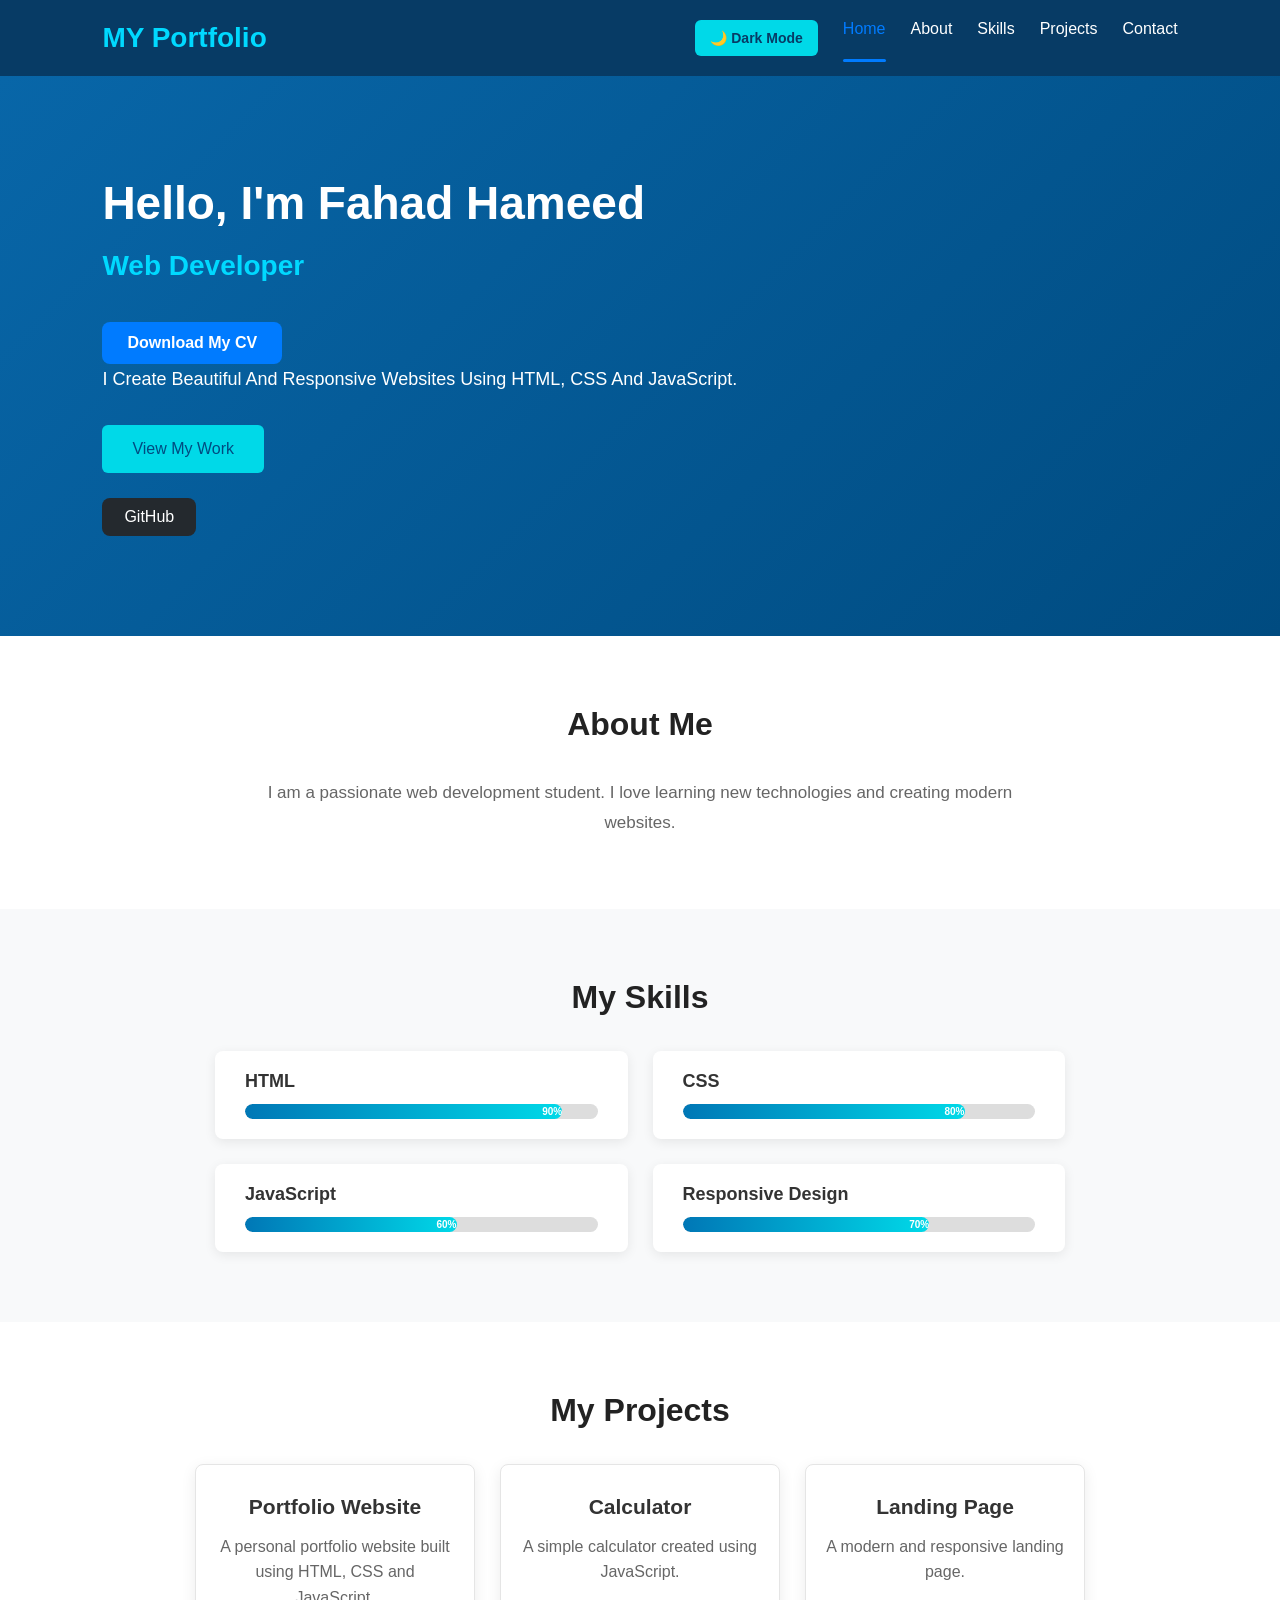
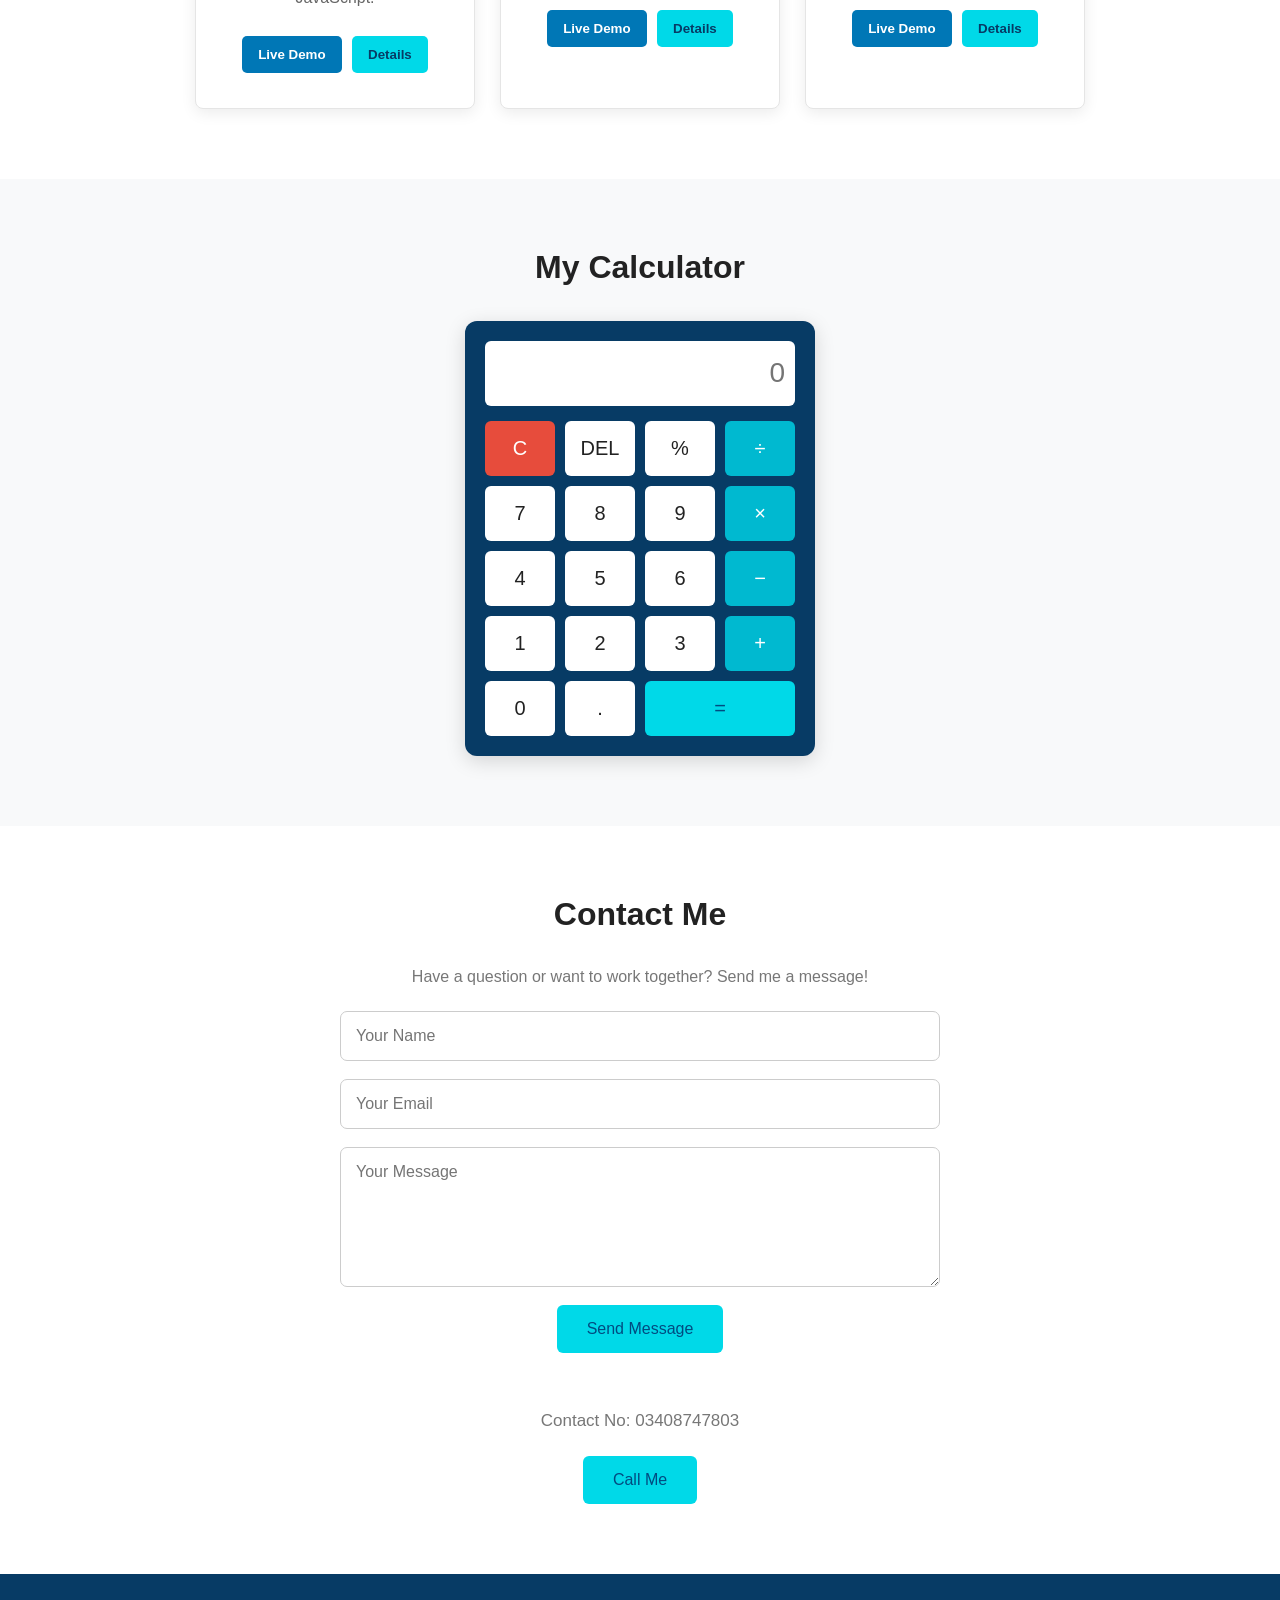
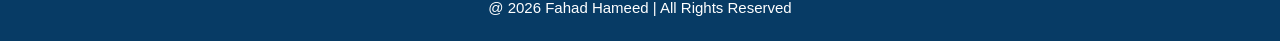
==== index.html @ ade16769 "Add files via upload" ====
<!DOCTYPE html>
<html lang="en">
<head>
    <meta charset="UTF-8">
    <meta name="viewport" content="width=device-width, initial-scale=1.0">

    <title>My Portfolio | Fahad Hameed</title>

    <link rel="stylesheet" href="style.css">
</head>

<body>
    <!-- Website Loader -->
<div id="loader">
    <div class="loader-circle"></div>
    <h2>Fahad Hameed</h2>
    <p>Loading Portfolio...</p>
</div>

    <!-- Navigation Bar -->
    <header class="header">
        <a href="#home" class="logo">MY Portfolio</a>

        <nav class="navbar" id="navbar">
            <button id="themeBtn" class="theme-btn"> 🌙 Dark Mode</button>
            <a href="#home" class="active">Home</a>
            <a href="#about">About</a>
            <a href="#skills">Skills</a>
            <a href="#projects">Projects</a>
            <a href="#contact">Contact</a>
        </nav>

        <button class="menu-btn" id="menuBtn" aria-label="Toggle navigation">
            ☰
        </button>
    </header>

    <!-- Home Section -->
    <section class="home" id="home">
        <div class="home-content">
            <h1>Hello, I'm Fahad Hameed</h1>

            <h2>Web Developer</h2>

            <a href="Fahad_Hameed_CV.pdf" download class="cv-btn">Download My CV</a>

            <p>
                I Create Beautiful And Responsive Websites
                Using HTML, CSS And JavaScript.
            </p>

            <a href="#projects" class="btn">View My Work</a>
            <div class="social-links">
    <a href="https://github.com/fahadhameed224"target="_blank"rel="noopener noreferrer"aria-label="GitHub">GitHub</a>
</div>
        </div>
    </section>

    <!-- About Section -->
    <section class="about section" id="about">
        <h2 class="heading">About Me</h2>

        <div class="about-content">
            <p>
                I am a passionate web development student.
                I love learning new technologies and creating
                modern websites.
            </p>
        </div>
    </section>

    <!-- Skills Section -->
    <section class="skills section" id="skills">
        <h2 class="heading">My Skills</h2>

        <div class="skills-container">

    <div class="skill-box">
        <h3>HTML</h3>
        <div class="progress-bar">
            <div class="progress" data-width="90%">90%</div>
        </div>
    </div>

    <div class="skill-box">
        <h3>CSS</h3>
        <div class="progress-bar">
            <div class="progress" data-width="80%">80%</div>
        </div>
    </div>

    <div class="skill-box">
        <h3>JavaScript</h3>
        <div class="progress-bar">
            <div class="progress" data-width="60%">60%</div>
        </div>
    </div>

    <div class="skill-box">
        <h3>Responsive Design</h3>
        <div class="progress-bar">
            <div class="progress" data-width="70%">70%</div>
        </div>
    </div>

</div>
    </section>

    <!-- Projects Section -->
   <!-- Projects Section -->

<section class="projects section" id="projects">

    <h2 class="heading">My Projects</h2>

    <div class="projects-container">

        <!-- Project 1 -->
        <div class="project-box">
            <h3>Portfolio Website</h3>

            <p>
                A personal portfolio website built
                using HTML, CSS and JavaScript.
            </p>

            <button class="project-btn"
                data-project="portfolio">
                Live Demo
            </button>

            <button class="details-btn"
                data-project="portfolio">
                Details
            </button>
        </div>

        <!-- Project 2 -->
        <div class="project-box">
            <h3>Calculator</h3>

            <p>
                A simple calculator created using
                JavaScript.
            </p>

            <button class="project-btn"
                data-project="calculator">
                Live Demo
            </button>

            <button class="details-btn"
                data-project="calculator">
                Details
            </button>
        </div>

        <!-- Project 3 -->
        <div class="project-box">
            <h3>Landing Page</h3>

            <p>
                A modern and responsive landing page.
            </p>

            <button class="project-btn"
                data-project="landing">
                Live Demo
            </button>

            <button class="details-btn"
                data-project="landing">
                Details
            </button>
        </div>

    </div>

    <!-- Project Details -->
    <div id="projectDetails" class="project-details">
        <h3 id="detailTitle"></h3>
        <p id="detailText"></p>
        <button id="closeDetails">Close</button>
    </div>

</section>

    <!-- Calculator Section -->
    <section class="calculator section" id="calculator">
        <h2 class="heading">My Calculator</h2>

        <div class="calculator-box">
            <input
                type="text"
                id="display"
                placeholder="0"
                readonly
                aria-label="Calculator display"
            >

            <div class="calculator-buttons">
                <button class="calc-btn clear" data-value="C">C</button>
                <button class="calc-btn" data-value="DEL">DEL</button>
                <button class="calc-btn" data-value="%">%</button>
                <button class="calc-btn operator" data-value="/">÷</button>

                <button class="calc-btn" data-value="7">7</button>
                <button class="calc-btn" data-value="8">8</button>
                <button class="calc-btn" data-value="9">9</button>
                <button class="calc-btn operator" data-value="*">×</button>

                <button class="calc-btn" data-value="4">4</button>
                <button class="calc-btn" data-value="5">5</button>
                <button class="calc-btn" data-value="6">6</button>
                <button class="calc-btn operator" data-value="-">−</button>

                <button class="calc-btn" data-value="1">1</button>
                <button class="calc-btn" data-value="2">2</button>
                <button class="calc-btn" data-value="3">3</button>
                <button class="calc-btn operator" data-value="+">+</button>

                <button class="calc-btn" data-value="0">0</button>
                <button class="calc-btn" data-value=".">.</button>
                <button class="calc-btn equal" data-value="=">=</button>
            </div>
        </div>
    </section>

    <!-- Contact Section -->
   <!-- Contact Section -->

<section class="contact section" id="contact">

    <h2 class="heading">Contact Me</h2>

    <p class="contact-intro">
        Have a question or want to work together?
        Send me a message!
    </p>

    <form id="contactForm" class="contact-form">

        <input
            type="text"
            id="userName"
            placeholder="Your Name"
            required
        >

        <input
            type="email"
            id="userEmail"
            placeholder="Your Email"
            required
        >

        <textarea
            id="userMessage"
            placeholder="Your Message"
            rows="6"
            required
        ></textarea>

        <button type="submit" class="btn">
            Send Message
        </button>

        <p id="formMessage"></p>

    </form>

    <p class="contact-number">Contact No: 03408747803</p>

    <a href="tel:03408747803" class="btn">Call Me</a>

</section>

    <!-- Footer -->
    <footer class="footer">
        <p>
            @ 2026 Fahad Hameed | All Rights Reserved
        </p>
    </footer>

    <button id="scrollTopBtn" class="scroll-top-btn">↑</button>

    <script src="script.js"></script>

</body>
</html>
---- style.css ----
/* Basic Settings */
* {
    margin: 0;
    padding: 0;
    box-sizing: border-box;
    scroll-behavior: smooth;
}

body {
    font-family: Arial, Helvetica, sans-serif;
    background: #ffffff;
    color: #333333;
}

/* Navigation Bar */
.header {
    width: 100%;
    padding: 20px 8%;
    background: #073b65;
    display: flex;
    justify-content: space-between;
    align-items: center;
    position: sticky;
    top: 0;
    z-index: 100;
}

.logo {
    color: #00d9ff;
    font-size: 28px;
    font-weight: bold;
    text-decoration: none;
}

.navbar {
    display: flex;
    gap: 25px;
}

.navbar a {
    color: white;
    text-decoration: none;
    font-size: 16px;
    transition: 0.3s;
}

.navbar a:hover,
.navbar a.active {
    color: #00d9ff;
}

.menu-btn {
    display: none;
    background: none;
    border: none;
    color: white;
    font-size: 28px;
    cursor: pointer;
}

/* Home Section */
.home {
    min-height: 550px;
    padding: 100px 8%;
    display: flex;
    align-items: center;
    background: linear-gradient(135deg, #0866a8, #004b80);
    color: white;
}

.home-content {
    max-width: 650px;
}

.home-content h1 {
    font-size: 46px;
    margin-bottom: 20px;
}

.home-content h2 {
    font-size: 28px;
    color: #00d9ff;
    margin-bottom: 20px;
}

.home-content p {
    font-size: 18px;
    line-height: 1.7;
    margin-bottom: 30px;
}

/* Buttons */
.btn {
    display: inline-block;
    padding: 15px 30px;
    background: #00d9e8;
    color: #004b80;
    text-decoration: none;
    border-radius: 6px;
    font-size: 16px;
    transition: 0.3s;
    border: none;
    cursor: pointer;
}

.btn:hover {
    background: #00b9d0;
    transform: translateY(-3px);
}

/* General Sections */
.section {
    padding: 70px 8%;
    text-align: center;
}

.heading {
    font-size: 32px;
    margin-bottom: 35px;
    color: #222222;
}

/* About Section */
.about {
    background: #ffffff;
}

.about-content p {
    max-width: 800px;
    margin: auto;
    font-size: 17px;
    line-height: 1.8;
    color: #666666;
}

/* Skills Section */
.skills {
    background: #f8f9fa;
}

.skills-container {
    display: flex;
    justify-content: center;
    flex-wrap: wrap;
    gap: 20px;
}

.skill-box {
    background: white;
    padding: 20px 30px;
    min-width: 120px;
    border-radius: 8px;
    box-shadow: 0 3px 12px rgba(0, 0, 0, 0.08);
    font-weight: bold;
    transition: 0.3s;
}

.skill-box:hover {
    transform: translateY(-5px);
    background: #00d9e8;
    color: #004b80;
}

/* Projects Section */
.projects {
    background: white;
}

.projects-container {
    display: flex;
    justify-content: center;
    flex-wrap: wrap;
    gap: 25px;
}

.project-box {
    background: #ffffff;
    width: 280px;
    padding: 30px 20px;
    border-radius: 8px;
    box-shadow: 0 4px 15px rgba(0, 0, 0, 0.08);
    transition: 0.3s;
}

.project-box:hover {
    transform: translateY(-8px);
}

.project-box h3 {
    font-size: 21px;
    margin-bottom: 15px;
}

.project-box p {
    color: #666666;
    line-height: 1.6;
    margin-bottom: 20px;
}

.project-link {
    color: #0077b6;
    text-decoration: none;
    font-weight: bold;
}

.project-link:hover {
    color: #00b9d0;
}

/* Calculator */
.calculator {
    background: #f8f9fa;
}

.calculator-box {
    max-width: 350px;
    margin: auto;
    padding: 20px;
    background: #073b65;
    border-radius: 12px;
    box-shadow: 0 5px 20px rgba(0, 0, 0, 0.15);
}

#display {
    width: 100%;
    height: 65px;
    margin-bottom: 15px;
    padding: 10px;
    font-size: 28px;
    text-align: right;
    border: none;
    border-radius: 6px;
    background: white;
    color: #222222;
}

.calculator-buttons {
    display: grid;
    grid-template-columns: repeat(4, 1fr);
    gap: 10px;
}

.calc-btn {
    height: 55px;
    border: none;
    border-radius: 6px;
    font-size: 20px;
    background: white;
    color: #222222;
    cursor: pointer;
    transition: 0.2s;
}

.calc-btn:hover {
    background: #dceef7;
}

.calc-btn.operator {
    background: #00b9d0;
    color: white;
}

.calc-btn.clear {
    background: #e74c3c;
    color: white;
}

.calc-btn.equal {
    grid-column: span 2;
    background: #00d9e8;
    color: #004b80;
}

/* Contact Section */
.contact {
    background: #ffffff;
}

.contact-number {
    font-size: 17px;
    color: #777777;
    margin-bottom: 25px;
}

/* Footer */
.footer {
    background: #073b65;
    color: white;
    padding: 25px 10px;
    text-align: center;
    font-size: 15px;
}

/* Responsive Design */
@media (max-width: 768px) {

    .header {
        padding: 18px 5%;
    }

    .logo {
        font-size: 23px;
    }

    .menu-btn {
        display: block;
    }

    .navbar {
        display: none;
        position: absolute;
        top: 100%;
        left: 0;
        width: 100%;
        background: #073b65;
        flex-direction: column;
        text-align: center;
        padding: 20px;
        gap: 20px;
    }

    .navbar.show {
        display: flex;
    }

    .home {
        min-height: 450px;
        padding: 80px 5%;
    }

    .home-content h1 {
        font-size: 34px;
    }

    .home-content h2 {
        font-size: 24px;
    }

    .home-content p {
        font-size: 16px;
    }

    .section {
        padding: 55px 5%;
    }

    .heading {
        font-size: 28px;
    }

    .project-box {
        width: 100%;
        max-width: 350px;
    }

    .skills-container {
        gap: 12px;
    }

    .skill-box {
        padding: 16px 20px;
    }
}

@media (max-width: 400px) {

    .home-content h1 {
        font-size: 29px;
    }

    .calculator-box {
        padding: 12px;
    }

    .calc-btn {
        height: 48px;
        font-size: 18px;
    }
}
/* Dark Mode Button */

.theme-btn {
    background: #00d9e8;
    color: #073b65;
    border: none;
    padding: 10px 15px;
    border-radius: 6px;
    font-size: 14px;
    font-weight: bold;
    cursor: pointer;
    transition: 0.3s;
}

.theme-btn:hover {
    background: #ffffff;
    transform: scale(1.05);
}

/* Dark Mode Theme */

body.dark-mode {
    background: #121212;
    color: #ffffff;
}

body.dark-mode .about,
body.dark-mode .projects,
body.dark-mode .contact {
    background: #1e1e1e;
}

body.dark-mode .skills,
body.dark-mode .calculator {
    background: #121212;
}

body.dark-mode .heading {
    color: #ffffff;
}

body.dark-mode .about-content p,
body.dark-mode .project-box p,
body.dark-mode .contact-number {
    color: #cccccc;
}

body.dark-mode .project-box,
body.dark-mode .skill-box {
    background: #292929;
    color: #ffffff;
}

body.dark-mode .project-link {
    color: #00d9e8;
}


/* Skills Progress Bars */

.skills-container {
    display: grid;
    grid-template-columns: repeat(2, 1fr);
    gap: 25px;
    max-width: 850px;
    margin: auto;
}

.skill-box {
    width: 100%;
    text-align: left;
}

.skill-box h3 {
    margin-bottom: 12px;
    font-size: 18px;
}

.progress-bar {
    width: 100%;
    height: 15px;
    background: #dddddd;
    border-radius: 20px;
    overflow: hidden;
}

.progress {
    width: 0;
    height: 100%;
    background: linear-gradient(90deg, #0077b6, #00d9e8);
    border-radius: 20px;
    color: white;
    font-size: 10px;
    text-align: right;
    line-height: 15px;
    transition: width 1.5s ease;
}

body.dark-mode .progress-bar {
    background: #444444;
}

@media (max-width: 600px) {
    .skills-container {
        grid-template-columns: 1fr;
    }
}

/* Interactive Projects */

.project-box {
    position: relative;
    border: 1px solid #e5e5e5;
    text-align: center;
}

.project-btn,
.details-btn {
    padding: 11px 16px;
    margin: 5px 3px;
    border: none;
    border-radius: 5px;
    cursor: pointer;
    font-weight: bold;
    transition: 0.3s;
}

.project-btn {
    background: #0077b6;
    color: white;
}

.details-btn {
    background: #00d9e8;
    color: #073b65;
}

.project-btn:hover,
.details-btn:hover {
    transform: translateY(-3px);
    opacity: 0.85;
}

/* Project Details Box */

.project-details {
    display: none;
    max-width: 600px;
    margin: 35px auto 0;
    padding: 25px;
    background: #eaf8fc;
    border-radius: 10px;
    text-align: center;
}

.project-details.show {
    display: block;
}

.project-details h3 {
    margin-bottom: 12px;
    color: #073b65;
}

.project-details p {
    line-height: 1.6;
    margin-bottom: 15px;
}

#closeDetails {
    padding: 10px 20px;
    background: #e74c3c;
    color: white;
    border: none;
    border-radius: 5px;
    cursor: pointer;
}

body.dark-mode .project-details {
    background: #292929;
}

body.dark-mode .project-details h3 {
    color: #00d9e8;
}

body.dark-mode .project-box {
    border-color: #444;
}

/* Contact Form Styling */

.contact-intro {
    color: #777;
    margin-bottom: 25px;
    font-size: 16px;
}

.contact-form {
    max-width: 600px;
    margin: 0 auto 35px;
    display: flex;
    flex-direction: column;
    gap: 18px;
}

.contact-form input,
.contact-form textarea {
    width: 100%;
    padding: 15px;
    border: 1px solid #cccccc;
    border-radius: 7px;
    outline: none;
    font-size: 16px;
    font-family: Arial, sans-serif;
    background: #ffffff;
    color: #333333;
    transition: 0.3s;
}

.contact-form input:focus,
.contact-form textarea:focus {
    border-color: #00b9d0;
    box-shadow: 0 0 5px rgba(0, 185, 208, 0.3);
}

.contact-form textarea {
    resize: vertical;
}

.contact-form .btn {
    align-self: center;
}

#formMessage {
    font-weight: bold;
    margin-top: 5px;
}

body.dark-mode .contact-intro {
    color: #cccccc;
}

body.dark-mode .contact-form input,
body.dark-mode .contact-form textarea {
    background: #292929;
    color: white;
    border-color: #555555;
}

body.dark-mode .contact-form input::placeholder,
body.dark-mode .contact-form textarea::placeholder {
    color: #bbbbbb;
}

.cv-btn {
    display: inline-block;
    margin-top: 20px;
    padding: 12px 25px;
    background: #007bff;
    color: white;
    text-decoration: none;
    border-radius: 8px;
    font-weight: bold;
    transition: 0.3s;
}

.cv-btn:hover {
    background: #0056b3;
    transform: translateY(-3px);
}

/* Professional Navbar Animation */

.navbar a {
    position: relative;
    transition: color 0.3s ease;
}

.navbar a::after {
    content: "";
    position: absolute;
    width: 0;
    height: 3px;
    left: 0;
    bottom: -6px;
    background: #007bff;
    border-radius: 5px;
    transition: width 0.3s ease;
}

.navbar a:hover::after {
    width: 100%;
}

.navbar a:hover {
    color: #007bff;
}
.navbar a.active {
    color: #007bff;
}

.navbar a.active::after {
    width: 100%;
}

/* Scroll To Top Button */

.scroll-top-btn {
    position: fixed;
    bottom: 25px;
    right: 25px;
    width: 45px;
    height: 45px;
    border: none;
    border-radius: 50%;
    background: #007bff;
    color: white;
    font-size: 25px;
    cursor: pointer;
    display: none;
    z-index: 999;
    transition: 0.3s;
}

.scroll-top-btn:hover {
    background: #0056b3;
    transform: translateY(-5px);
}

/* Website Loading Animation */

#loader {
    position: fixed;
    top: 0;
    left: 0;
    width: 100%;
    height: 100vh;
    background: #101820;
    color: white;
    display: flex;
    flex-direction: column;
    justify-content: center;
    align-items: center;
    z-index: 10000;
    transition: opacity 0.6s ease, visibility 0.6s ease;
}

.loader-circle {
    width: 55px;
    height: 55px;
    border: 5px solid #444;
    border-top: 5px solid #007bff;
    border-radius: 50%;
    animation: spinLoader 1s linear infinite;
    margin-bottom: 20px;
}

@keyframes spinLoader {
    100% {
        transform: rotate(360deg);
    }
}

#loader.hide-loader {
    opacity: 0;
    visibility: hidden;
}

/* Social Media Links */

.social-links {
    margin-top: 25px;
    display: flex;
    gap: 15px;
}

.social-links a {
    padding: 10px 22px;
    background: #24292e;
    color: white;
    text-decoration: none;
    border-radius: 8px;
    transition: 0.3s;
}

.social-links a:hover {
    background: #007bff;
    transform: translateY(-4px);
}
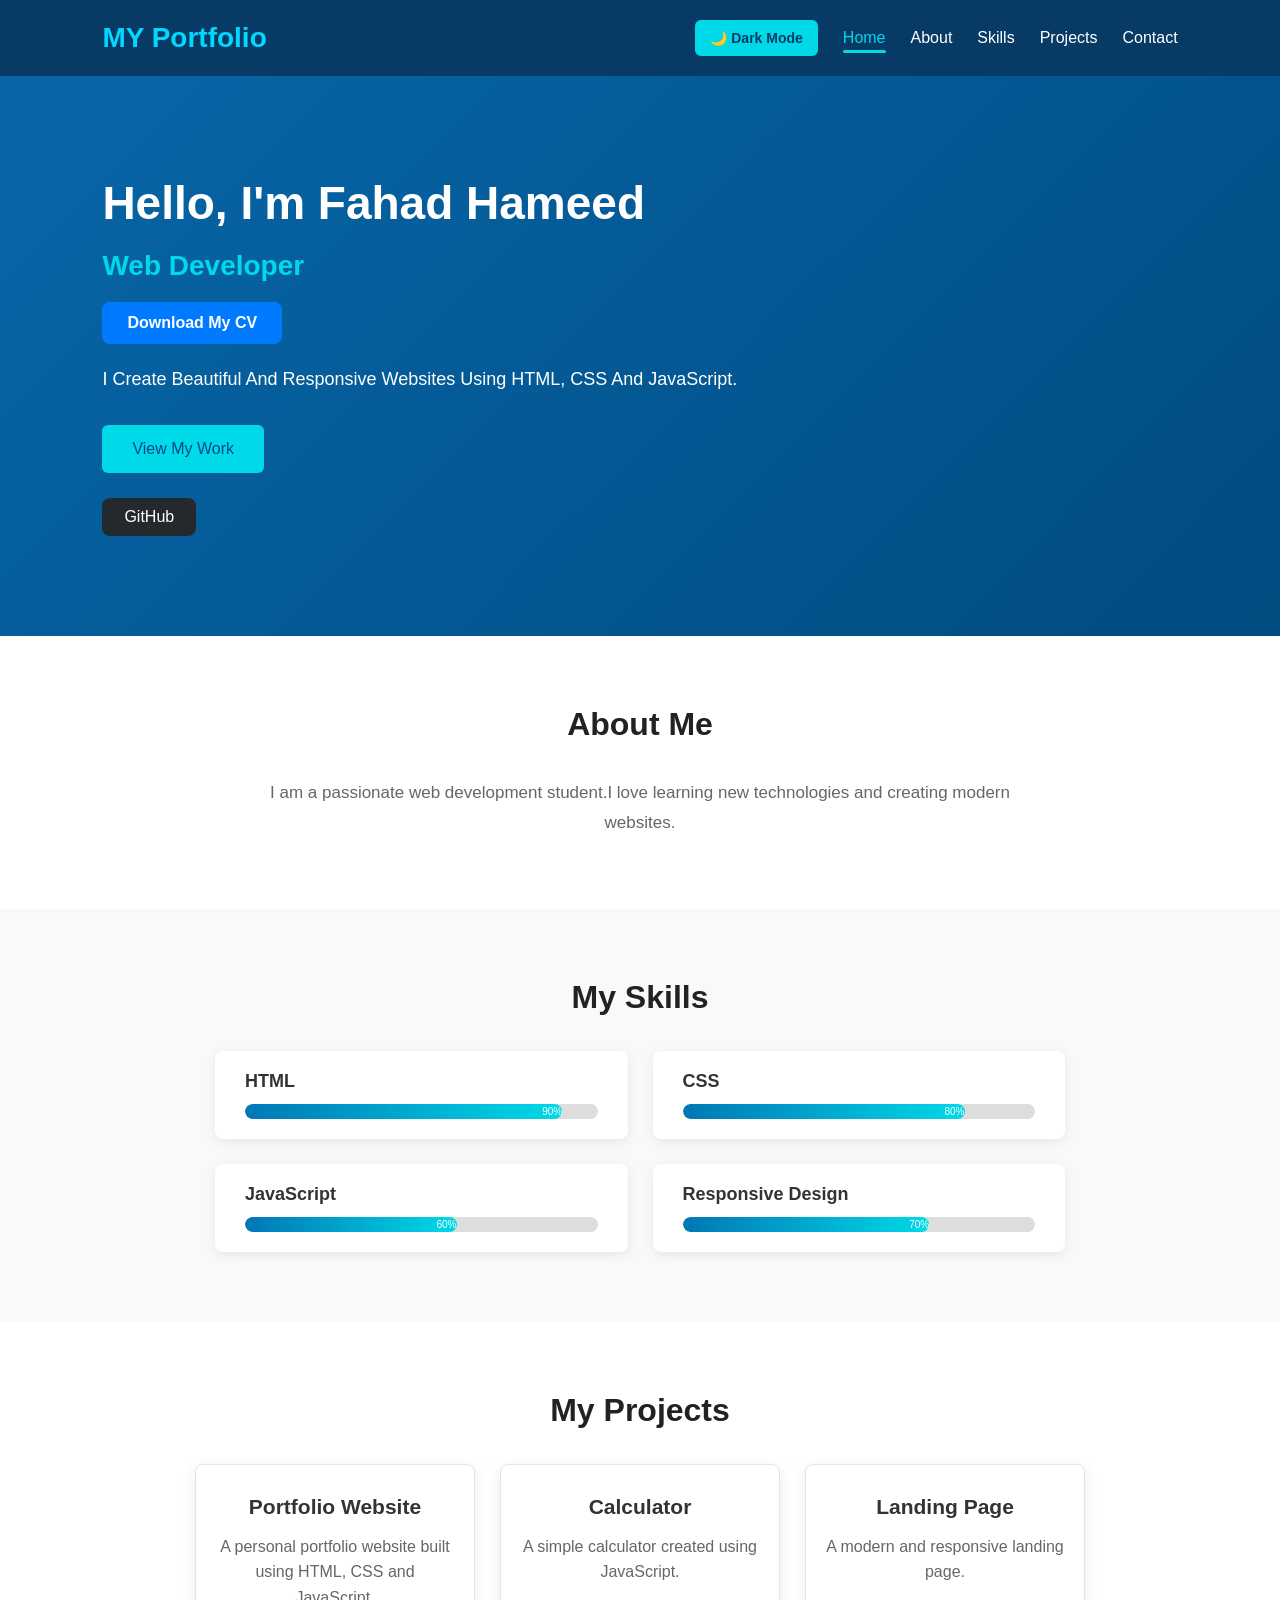
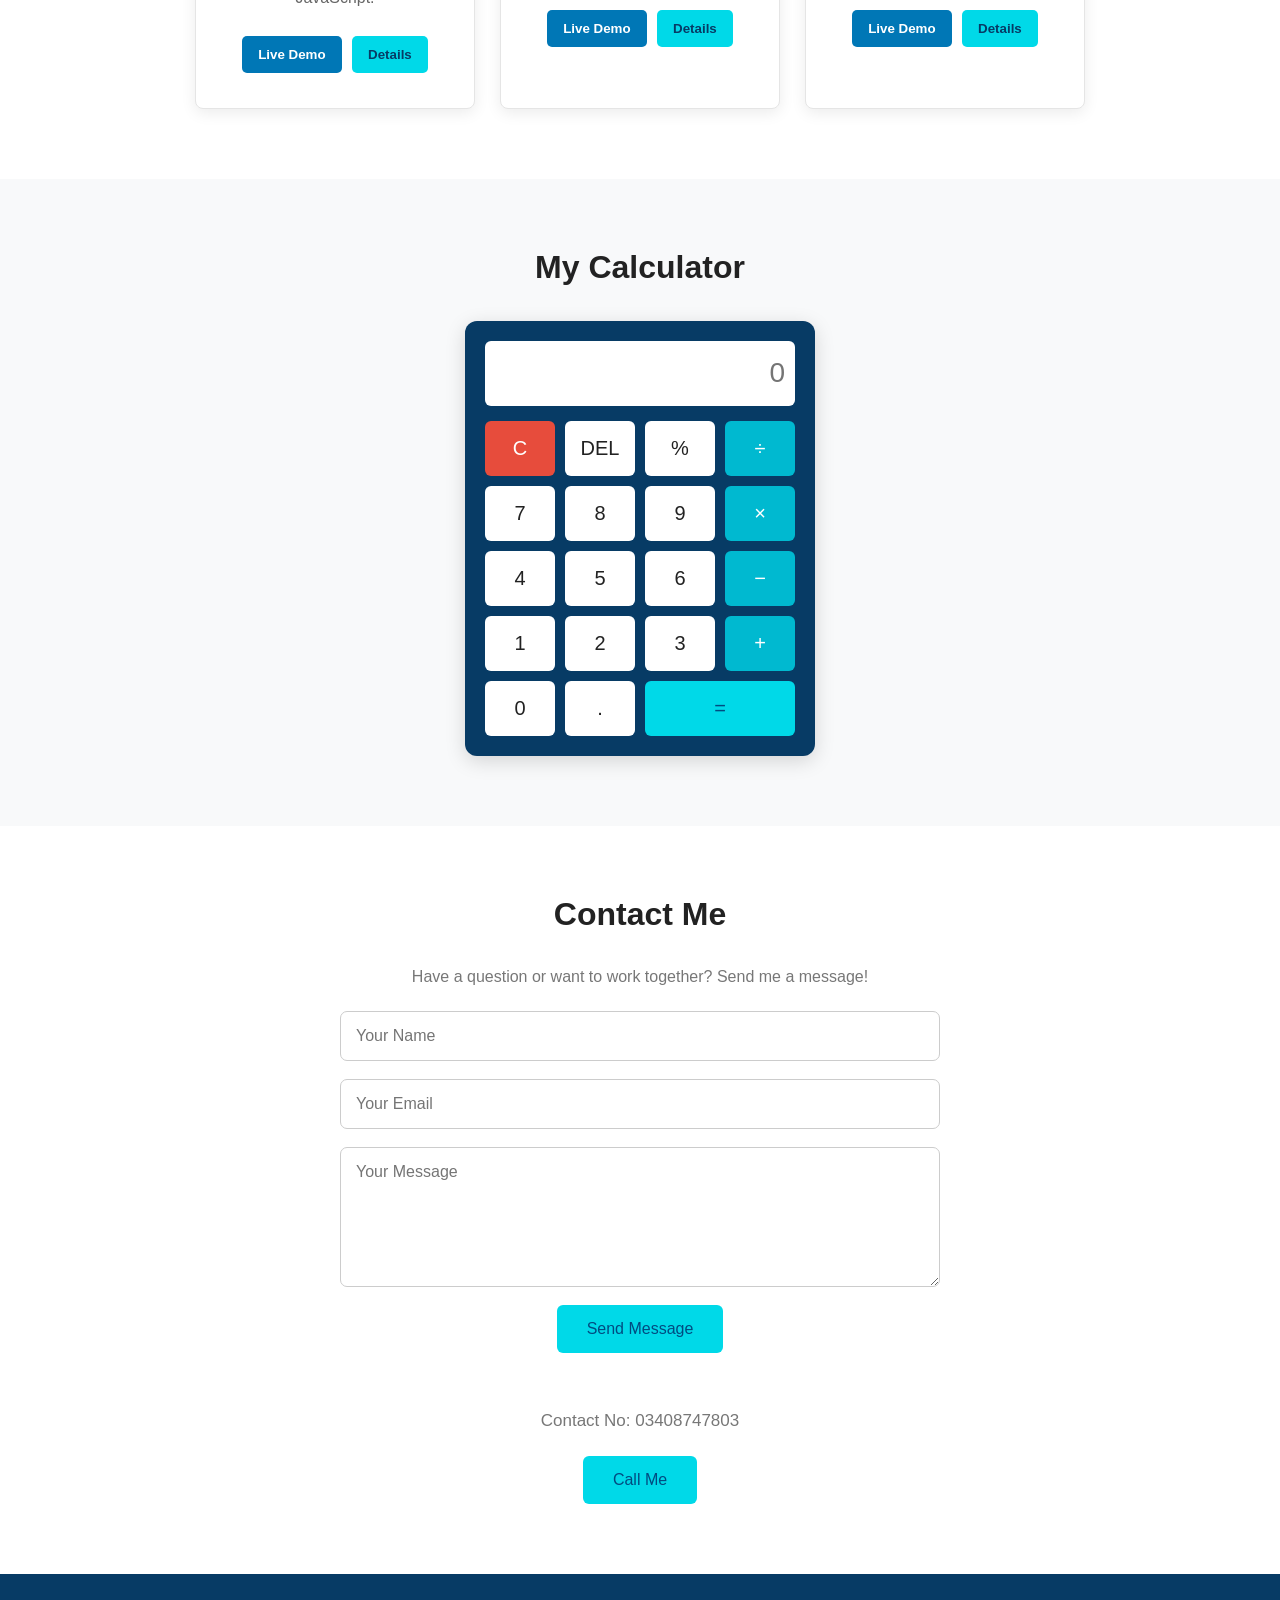
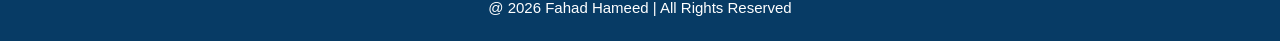
==== commit ea86d537: "update portfolio website" ====
--- a/index.html
+++ b/index.html
@@ -7,284 +7,180 @@
     <title>My Portfolio | Fahad Hameed</title>
 
     <link rel="stylesheet" href="style.css">
+
+    <!-- Google Analytics -->
+    <script async src="https://www.googletagmanager.com/gtag/js?id=G-8PNDHQL0G5"></script>
+    <script>
+        window.dataLayer = window.dataLayer || [];
+        function gtag() {
+            dataLayer.push(arguments);
+        }
+        gtag('js', new Date());
+        gtag('config', 'G-8PNDHQL0G5');
+    </script>
 </head>
-
 <body>
-    <!-- Website Loader -->
-<div id="loader">
-    <div class="loader-circle"></div>
-    <h2>Fahad Hameed</h2>
-    <p>Loading Portfolio...</p>
-</div>
-
+    <!-- Website Loading Screen -->
+    <div id="loader">
+        <div class="loader-circle"></div>
+        <h2>Fahad Hameed</h2>
+        <p>Loading Portfolio...</p>
+    </div>
     <!-- Navigation Bar -->
     <header class="header">
         <a href="#home" class="logo">MY Portfolio</a>
-
         <nav class="navbar" id="navbar">
-            <button id="themeBtn" class="theme-btn"> 🌙 Dark Mode</button>
+            <button id="themeBtn" class="theme-btn" type="button">
+                🌙 Dark Mode
+            </button>
             <a href="#home" class="active">Home</a>
             <a href="#about">About</a>
             <a href="#skills">Skills</a>
             <a href="#projects">Projects</a>
             <a href="#contact">Contact</a>
         </nav>
-
-        <button class="menu-btn" id="menuBtn" aria-label="Toggle navigation">
+        <button class="menu-btn" id="menuBtn" type="button" aria-label="Toggle navigation">
             ☰
         </button>
     </header>
-
     <!-- Home Section -->
     <section class="home" id="home">
         <div class="home-content">
             <h1>Hello, I'm Fahad Hameed</h1>
-
             <h2>Web Developer</h2>
-
             <a href="Fahad_Hameed_CV.pdf" download class="cv-btn">Download My CV</a>
-
-            <p>
-                I Create Beautiful And Responsive Websites
-                Using HTML, CSS And JavaScript.
-            </p>
-
+            <p>I Create Beautiful And Responsive Websites Using HTML, CSS And JavaScript.</p>
             <a href="#projects" class="btn">View My Work</a>
             <div class="social-links">
-    <a href="https://github.com/fahadhameed224"target="_blank"rel="noopener noreferrer"aria-label="GitHub">GitHub</a>
-</div>
+                <a href="https://github.com/fahadhameed224"target="_blank"rel="noopener noreferrer"aria-label="GitHub">GitHub</a>
+            </div>
         </div>
     </section>
 
     <!-- About Section -->
     <section class="about section" id="about">
         <h2 class="heading">About Me</h2>
-
-        <div class="about-content">
-            <p>
-                I am a passionate web development student.
-                I love learning new technologies and creating
-                modern websites.
-            </p>
+         <div class="about-content">
+            <p>I am a passionate web development student.I love learning new technologies and creating modern websites.</p>
+        </div>
+    </section>
+    <!-- Skills Section -->
+    <section class="skills section" id="skills">
+        <h2 class="heading">My Skills</h2>
+        <div class="skills-container">
+            <div class="skill-box">
+                <h3>HTML</h3>
+                <div class="progress-bar">
+                    <div class="progress" data-width="90%">90%</div>
+                </div>
+            </div>
+            <div class="skill-box">
+                <h3>CSS</h3>
+                <div class="progress-bar">
+                    <div class="progress" data-width="80%">80%</div>
+                </div>
+            </div>
+            <div class="skill-box">
+                <h3>JavaScript</h3>
+                <div class="progress-bar">
+                    <div class="progress" data-width="60%">60%</div>
+                </div>
+            </div>
+            <div class="skill-box">
+                <h3>Responsive Design</h3>
+                <div class="progress-bar">
+                    <div class="progress" data-width="70%">70%</div>
+                </div>
+            </div>
         </div>
     </section>
 
-    <!-- Skills Section -->
-    <section class="skills section" id="skills">
-        <h2 class="heading">My Skills</h2>
-
-        <div class="skills-container">
-
-    <div class="skill-box">
-        <h3>HTML</h3>
-        <div class="progress-bar">
-            <div class="progress" data-width="90%">90%</div>
+    <!-- Projects Section -->
+    <section class="projects section" id="projects">
+        <h2 class="heading">My Projects</h2>
+        <div class="projects-container">
+            <!-- Portfolio Project -->
+            <div class="project-box">
+                <h3>Portfolio Website</h3>
+                <p>A personal portfolio website built using HTML, CSS and JavaScript.</p>
+                <button class="project-btn" data-project="portfolio" type="button">Live Demo</button>
+                <button class="details-btn" data-project="portfolio" type="button">Details</button>
+              </div>
+            <!-- Calculator Project -->
+            <div class="project-box">
+                <h3>Calculator</h3>
+                <p>A simple calculator created using JavaScript.</p>
+                <button class="project-btn" data-project="calculator" type="button">Live Demo</button>
+                <button class="details-btn" data-project="calculator" type="button"> Details</button>
+            </div>
+            <!-- Landing Page Project -->
+            <div class="project-box">
+                <h3>Landing Page</h3>
+                <p> A modern and responsive landing page. </p>
+                <button class="project-btn" data-project="landing" type="button">Live Demo</button>
+                <button class="details-btn" data-project="landing" type="button">Details</button>
+            </div>
         </div>
-    </div>
-
-    <div class="skill-box">
-        <h3>CSS</h3>
-        <div class="progress-bar">
-            <div class="progress" data-width="80%">80%</div>
+        <!-- Project Details -->
+        <div id="projectDetails" class="project-details">
+            <h3 id="detailTitle"></h3>
+            <p id="detailText"></p>
+            <button id="closeDetails" type="button">Close</button>
         </div>
-    </div>
-
-    <div class="skill-box">
-        <h3>JavaScript</h3>
-        <div class="progress-bar">
-            <div class="progress" data-width="60%">60%</div>
-        </div>
-    </div>
-
-    <div class="skill-box">
-        <h3>Responsive Design</h3>
-        <div class="progress-bar">
-            <div class="progress" data-width="70%">70%</div>
-        </div>
-    </div>
-
-</div>
     </section>
-
-    <!-- Projects Section -->
-   <!-- Projects Section -->
-
-<section class="projects section" id="projects">
-
-    <h2 class="heading">My Projects</h2>
-
-    <div class="projects-container">
-
-        <!-- Project 1 -->
-        <div class="project-box">
-            <h3>Portfolio Website</h3>
-
-            <p>
-                A personal portfolio website built
-                using HTML, CSS and JavaScript.
-            </p>
-
-            <button class="project-btn"
-                data-project="portfolio">
-                Live Demo
-            </button>
-
-            <button class="details-btn"
-                data-project="portfolio">
-                Details
-            </button>
-        </div>
-
-        <!-- Project 2 -->
-        <div class="project-box">
-            <h3>Calculator</h3>
-
-            <p>
-                A simple calculator created using
-                JavaScript.
-            </p>
-
-            <button class="project-btn"
-                data-project="calculator">
-                Live Demo
-            </button>
-
-            <button class="details-btn"
-                data-project="calculator">
-                Details
-            </button>
-        </div>
-
-        <!-- Project 3 -->
-        <div class="project-box">
-            <h3>Landing Page</h3>
-
-            <p>
-                A modern and responsive landing page.
-            </p>
-
-            <button class="project-btn"
-                data-project="landing">
-                Live Demo
-            </button>
-
-            <button class="details-btn"
-                data-project="landing">
-                Details
-            </button>
-        </div>
-
-    </div>
-
-    <!-- Project Details -->
-    <div id="projectDetails" class="project-details">
-        <h3 id="detailTitle"></h3>
-        <p id="detailText"></p>
-        <button id="closeDetails">Close</button>
-    </div>
-
-</section>
 
     <!-- Calculator Section -->
     <section class="calculator section" id="calculator">
         <h2 class="heading">My Calculator</h2>
+        <div class="calculator-box">
+            <input type="text"id="display"placeholder="0"readonlyaria-label="Calculator display">
+            <div class="calculator-buttons">
+                <button class="calc-btn clear" data-value="C" type="button">C</button>
+                <button class="calc-btn" data-value="DEL" type="button">DEL</button>
+                <button class="calc-btn" data-value="%" type="button">%</button>
+                <button class="calc-btn operator" data-value="/" type="button">÷</button>
 
-        <div class="calculator-box">
-            <input
-                type="text"
-                id="display"
-                placeholder="0"
-                readonly
-                aria-label="Calculator display"
-            >
+                <button class="calc-btn" data-value="7" type="button">7</button>
+                <button class="calc-btn" data-value="8" type="button">8</button>
+                <button class="calc-btn" data-value="9" type="button">9</button>
+                <button class="calc-btn operator" data-value="*" type="button">×</button>
 
-            <div class="calculator-buttons">
-                <button class="calc-btn clear" data-value="C">C</button>
-                <button class="calc-btn" data-value="DEL">DEL</button>
-                <button class="calc-btn" data-value="%">%</button>
-                <button class="calc-btn operator" data-value="/">÷</button>
+                <button class="calc-btn" data-value="4" type="button">4</button>
+                <button class="calc-btn" data-value="5" type="button">5</button>
+                <button class="calc-btn" data-value="6" type="button">6</button>
+                <button class="calc-btn operator" data-value="-" type="button">−</button>
 
-                <button class="calc-btn" data-value="7">7</button>
-                <button class="calc-btn" data-value="8">8</button>
-                <button class="calc-btn" data-value="9">9</button>
-                <button class="calc-btn operator" data-value="*">×</button>
+                <button class="calc-btn" data-value="1" type="button">1</button>
+                <button class="calc-btn" data-value="2" type="button">2</button>
+                <button class="calc-btn" data-value="3" type="button">3</button>
+                <button class="calc-btn operator" data-value="+" type="button">+</button>
 
-                <button class="calc-btn" data-value="4">4</button>
-                <button class="calc-btn" data-value="5">5</button>
-                <button class="calc-btn" data-value="6">6</button>
-                <button class="calc-btn operator" data-value="-">−</button>
-
-                <button class="calc-btn" data-value="1">1</button>
-                <button class="calc-btn" data-value="2">2</button>
-                <button class="calc-btn" data-value="3">3</button>
-                <button class="calc-btn operator" data-value="+">+</button>
-
-                <button class="calc-btn" data-value="0">0</button>
-                <button class="calc-btn" data-value=".">.</button>
-                <button class="calc-btn equal" data-value="=">=</button>
+                <button class="calc-btn" data-value="0" type="button">0</button>
+                <button class="calc-btn" data-value="." type="button">.</button>
+                <button class="calc-btn equal" data-value="=" type="button">=</button>
             </div>
         </div>
     </section>
-
     <!-- Contact Section -->
-   <!-- Contact Section -->
-
-<section class="contact section" id="contact">
-
-    <h2 class="heading">Contact Me</h2>
-
-    <p class="contact-intro">
-        Have a question or want to work together?
-        Send me a message!
-    </p>
-
-    <form id="contactForm" class="contact-form">
-
-        <input
-            type="text"
-            id="userName"
-            placeholder="Your Name"
-            required
-        >
-
-        <input
-            type="email"
-            id="userEmail"
-            placeholder="Your Email"
-            required
-        >
-
-        <textarea
-            id="userMessage"
-            placeholder="Your Message"
-            rows="6"
-            required
-        ></textarea>
-
-        <button type="submit" class="btn">
-            Send Message
-        </button>
-
-        <p id="formMessage"></p>
-
-    </form>
-
-    <p class="contact-number">Contact No: 03408747803</p>
-
-    <a href="tel:03408747803" class="btn">Call Me</a>
-
-</section>
-
+    <section class="contact section" id="contact">
+        <h2 class="heading">Contact Me</h2>
+        <p class="contact-intro">Have a question or want to work together? Send me a message!</p>
+        <form id="contactForm" class="contact-form">
+            <input type="text"id="userName"placeholder="Your Name"required>
+            <input type="email"id="userEmail"placeholder="Your Email"required>
+            <textarea id="userMessage"placeholder="Your Message"rows="6"required></textarea>
+            <button type="submit" class="btn">Send Message</button>
+            <p id="formMessage"></p>
+        </form>
+        <p class="contact-number">Contact No: 03408747803</p>
+        <a href="tel:03408747803" class="btn">Call Me</a>
+    </section>
     <!-- Footer -->
     <footer class="footer">
-        <p>
-            @ 2026 Fahad Hameed | All Rights Reserved
-        </p>
+        <p>@ 2026 Fahad Hameed | All Rights Reserved</p>
     </footer>
-
-    <button id="scrollTopBtn" class="scroll-top-btn">↑</button>
-
+    <!-- Scroll To Top Button -->
+    <button id="scrollTopBtn" class="scroll-top-btn" type="button" aria-label="Scroll to top">↑</button>
     <script src="script.js"></script>
-
 </body>
 </html>
--- a/style.css
+++ b/style.css
@@ -1,17 +1,14 @@
-/* Basic Settings */
 * {
     margin: 0;
     padding: 0;
     box-sizing: border-box;
     scroll-behavior: smooth;
 }
-
 body {
     font-family: Arial, Helvetica, sans-serif;
     background: #ffffff;
     color: #333333;
 }
-
 /* Navigation Bar */
 .header {
     width: 100%;
@@ -24,31 +21,43 @@
     top: 0;
     z-index: 100;
 }
-
 .logo {
     color: #00d9ff;
     font-size: 28px;
     font-weight: bold;
     text-decoration: none;
 }
-
 .navbar {
     display: flex;
+    align-items: center;
     gap: 25px;
 }
-
 .navbar a {
+    position: relative;
     color: white;
     text-decoration: none;
     font-size: 16px;
-    transition: 0.3s;
-}
-
+    transition: color 0.3s ease;
+}
+.navbar a::after {
+    content: "";
+    position: absolute;
+    width: 0;
+    height: 3px;
+    left: 0;
+    bottom: -6px;
+    background: #00d9e8;
+    border-radius: 5px;
+    transition: width 0.3s ease;
+}
 .navbar a:hover,
 .navbar a.active {
-    color: #00d9ff;
-}
-
+    color: #00d9e8;
+}
+.navbar a:hover::after,
+.navbar a.active::after {
+    width: 100%;
+}
 .menu-btn {
     display: none;
     background: none;
@@ -57,7 +66,22 @@
     font-size: 28px;
     cursor: pointer;
 }
-
+/* Dark Mode Button */
+.theme-btn {
+    background: #00d9e8;
+    color: #073b65;
+    border: none;
+    padding: 10px 15px;
+    border-radius: 6px;
+    font-size: 14px;
+    font-weight: bold;
+    cursor: pointer;
+    transition: 0.3s;
+}
+.theme-btn:hover {
+    background: #ffffff;
+    transform: scale(1.05);
+}
 /* Home Section */
 .home {
     min-height: 550px;
@@ -67,29 +91,24 @@
     background: linear-gradient(135deg, #0866a8, #004b80);
     color: white;
 }
-
 .home-content {
     max-width: 650px;
 }
-
 .home-content h1 {
     font-size: 46px;
     margin-bottom: 20px;
 }
-
 .home-content h2 {
     font-size: 28px;
-    color: #00d9ff;
+    color: #00d9e8;
     margin-bottom: 20px;
 }
-
 .home-content p {
     font-size: 18px;
     line-height: 1.7;
     margin-bottom: 30px;
 }
-
-/* Buttons */
+/* General Button */
 .btn {
     display: inline-block;
     padding: 15px 30px;
@@ -102,29 +121,58 @@
     border: none;
     cursor: pointer;
 }
-
 .btn:hover {
     background: #00b9d0;
     transform: translateY(-3px);
 }
-
+/* CV Button */
+.cv-btn {
+    display: inline-block;
+    margin: 0 0 20px;
+    padding: 12px 25px;
+    background: #007bff;
+    color: white;
+    text-decoration: none;
+    border-radius: 8px;
+    font-weight: bold;
+    transition: 0.3s;
+}
+.cv-btn:hover {
+    background: #0056b3;
+    transform: translateY(-3px);
+}
+/* Social Links */
+.social-links {
+    margin-top: 25px;
+    display: flex;
+    gap: 15px;
+}
+.social-links a {
+    padding: 10px 22px;
+    background: #24292e;
+    color: white;
+    text-decoration: none;
+    border-radius: 8px;
+    transition: 0.3s;
+}
+.social-links a:hover {
+    background: #007bff;
+    transform: translateY(-4px);
+}
 /* General Sections */
 .section {
     padding: 70px 8%;
     text-align: center;
 }
-
 .heading {
     font-size: 32px;
     margin-bottom: 35px;
     color: #222222;
 }
-
 /* About Section */
 .about {
     background: #ffffff;
 }
-
 .about-content p {
     max-width: 800px;
     margin: auto;
@@ -132,86 +180,144 @@
     line-height: 1.8;
     color: #666666;
 }
-
 /* Skills Section */
 .skills {
     background: #f8f9fa;
 }
-
 .skills-container {
-    display: flex;
-    justify-content: center;
-    flex-wrap: wrap;
-    gap: 20px;
-}
-
+    display: grid;
+    grid-template-columns: repeat(2, 1fr);
+    gap: 25px;
+    max-width: 850px;
+    margin: auto;
+}
 .skill-box {
-    background: white;
+    width: 100%;
     padding: 20px 30px;
-    min-width: 120px;
+    background: #ffffff;
     border-radius: 8px;
     box-shadow: 0 3px 12px rgba(0, 0, 0, 0.08);
-    font-weight: bold;
-    transition: 0.3s;
-}
-
+    text-align: left;
+    transition: 0.3s;
+}
 .skill-box:hover {
     transform: translateY(-5px);
     background: #00d9e8;
     color: #004b80;
 }
-
+.skill-box h3 {
+    margin-bottom: 12px;
+    font-size: 18px;
+}
+/* Skills Progress Bars */
+.progress-bar {
+    width: 100%;
+    height: 15px;
+    background: #dddddd;
+    border-radius: 20px;
+    overflow: hidden;
+}
+.progress {
+    width: 0;
+    height: 100%;
+    background: linear-gradient(90deg, #0077b6, #00d9e8);
+    border-radius: 20px;
+    color: white;
+    font-size: 10px;
+    text-align: right;
+    line-height: 15px;
+    transition: width 1.5s ease;
+}
 /* Projects Section */
 .projects {
-    background: white;
-}
-
+    background: #ffffff;
+}
 .projects-container {
     display: flex;
     justify-content: center;
     flex-wrap: wrap;
     gap: 25px;
 }
-
 .project-box {
-    background: #ffffff;
+    position: relative;
     width: 280px;
     padding: 30px 20px;
+    background: #ffffff;
+    border: 1px solid #e5e5e5;
     border-radius: 8px;
     box-shadow: 0 4px 15px rgba(0, 0, 0, 0.08);
-    transition: 0.3s;
-}
-
+    text-align: center;
+    transition: 0.3s;
+}
 .project-box:hover {
     transform: translateY(-8px);
 }
-
 .project-box h3 {
     font-size: 21px;
     margin-bottom: 15px;
 }
-
 .project-box p {
     color: #666666;
     line-height: 1.6;
     margin-bottom: 20px;
 }
-
-.project-link {
-    color: #0077b6;
-    text-decoration: none;
+/* Project Buttons */
+.project-btn,
+.details-btn {
+    padding: 11px 16px;
+    margin: 5px 3px;
+    border: none;
+    border-radius: 5px;
+    cursor: pointer;
     font-weight: bold;
-}
-
-.project-link:hover {
-    color: #00b9d0;
-}
-
-/* Calculator */
+    transition: 0.3s;
+}
+.project-btn {
+    background: #0077b6;
+    color: white;
+}
+.details-btn {
+    background: #00d9e8;
+    color: #073b65;
+}
+.project-btn:hover,
+.details-btn:hover {
+    transform: translateY(-3px);
+    opacity: 0.85;
+}
+/* Project Details Box */
+.project-details {
+    display: none;
+    max-width: 600px;
+    margin: 35px auto 0;
+    padding: 25px;
+    background: #eaf8fc;
+    border-radius: 10px;
+    text-align: center;
+}
+.project-details.show {
+    display: block;
+}
+.project-details h3 {
+    margin-bottom: 12px;
+    color: #073b65;
+}
+.project-details p {
+    line-height: 1.6;
+    margin-bottom: 15px;
+}
+#closeDetails {
+    padding: 10px 20px;
+    background: #e74c3c;
+    color: white;
+    border: none;
+    border-radius: 5px;
+    cursor: pointer;
+}
+/* Calculator Section */
 .calculator {
     background: #f8f9fa;
 }
-
 .calculator-box {
     max-width: 350px;
     margin: auto;
@@ -220,7 +326,6 @@
     border-radius: 12px;
     box-shadow: 0 5px 20px rgba(0, 0, 0, 0.15);
 }
-
 #display {
     width: 100%;
     height: 65px;
@@ -233,13 +338,11 @@
     background: white;
     color: #222222;
 }
-
 .calculator-buttons {
     display: grid;
     grid-template-columns: repeat(4, 1fr);
     gap: 10px;
 }
-
 .calc-btn {
     height: 55px;
     border: none;
@@ -250,38 +353,71 @@
     cursor: pointer;
     transition: 0.2s;
 }
-
 .calc-btn:hover {
     background: #dceef7;
 }
-
 .calc-btn.operator {
     background: #00b9d0;
     color: white;
 }
-
 .calc-btn.clear {
     background: #e74c3c;
     color: white;
 }
-
 .calc-btn.equal {
     grid-column: span 2;
     background: #00d9e8;
     color: #004b80;
 }
-
 /* Contact Section */
 .contact {
     background: #ffffff;
 }
-
+.contact-intro {
+    color: #777777;
+    margin-bottom: 25px;
+    font-size: 16px;
+}
+.contact-form {
+    max-width: 600px;
+    margin: 0 auto 35px;
+    display: flex;
+    flex-direction: column;
+    gap: 18px;
+}
+.contact-form input,
+.contact-form textarea {
+    width: 100%;
+    padding: 15px;
+    border: 1px solid #cccccc;
+    border-radius: 7px;
+    outline: none;
+    font-size: 16px;
+    font-family: Arial, sans-serif;
+    background: #ffffff;
+    color: #333333;
+    transition: 0.3s;
+}
+.contact-form input:focus,
+.contact-form textarea:focus {
+    border-color: #00b9d0;
+    box-shadow: 0 0 5px rgba(0, 185, 208, 0.3);
+}
+.contact-form textarea {
+    resize: vertical;
+}
+.contact-form .btn {
+    align-self: center;
+}
+#formMessage {
+    font-weight: bold;
+    margin-top: 5px;
+}
 .contact-number {
     font-size: 17px;
     color: #777777;
     margin-bottom: 25px;
 }
-
 /* Footer */
 .footer {
     background: #073b65;
@@ -290,22 +426,122 @@
     text-align: center;
     font-size: 15px;
 }
-
+/* Scroll To Top Button */
+.scroll-top-btn {
+    position: fixed;
+    bottom: 25px;
+    right: 25px;
+    width: 45px;
+    height: 45px;
+    border: none;
+    border-radius: 50%;
+    background: #007bff;
+    color: white;
+    font-size: 25px;
+    cursor: pointer;
+    display: none;
+    z-index: 999;
+    transition: 0.3s;
+}
+.scroll-top-btn:hover {
+    background: #0056b3;
+    transform: translateY(-5px);
+}
+/* Website Loading Animation */
+#loader {
+    position: fixed;
+    top: 0;
+    left: 0;
+    width: 100%;
+    height: 100vh;
+    background: #101820;
+    color: white;
+    display: flex;
+    flex-direction: column;
+    justify-content: center;
+    align-items: center;
+    z-index: 10000;
+    transition: opacity 0.6s ease, visibility 0.6s ease;
+}
+.loader-circle {
+    width: 55px;
+    height: 55px;
+    border: 5px solid #444444;
+    border-top: 5px solid #007bff;
+    border-radius: 50%;
+    animation: spinLoader 1s linear infinite;
+    margin-bottom: 20px;
+}
+@keyframes spinLoader {
+    100% {
+        transform: rotate(360deg);
+    }
+}
+#loader.hide-loader {
+    opacity: 0;
+    visibility: hidden;
+}
+/* Dark Mode */
+body.dark-mode {
+    background: #121212;
+    color: #ffffff;
+}
+body.dark-mode .about,
+body.dark-mode .projects,
+body.dark-mode .contact {
+    background: #1e1e1e;
+}
+body.dark-mode .skills,
+body.dark-mode .calculator {
+    background: #121212;
+}
+body.dark-mode .heading {
+    color: #ffffff;
+}
+body.dark-mode .about-content p,
+body.dark-mode .project-box p,
+body.dark-mode .contact-number,
+body.dark-mode .contact-intro {
+    color: #cccccc;
+}
+body.dark-mode .project-box,
+body.dark-mode .skill-box {
+    background: #292929;
+    color: #ffffff;
+}
+body.dark-mode .project-box {
+    border-color: #444444;
+}
+body.dark-mode .project-details {
+    background: #292929;
+}
+body.dark-mode .project-details h3 {
+    color: #00d9e8;
+}
+body.dark-mode .progress-bar {
+    background: #444444;
+}
+body.dark-mode .contact-form input,
+body.dark-mode .contact-form textarea {
+    background: #292929;
+    color: white;
+    border-color: #555555;
+}
+body.dark-mode .contact-form input::placeholder,
+body.dark-mode .contact-form textarea::placeholder {
+    color: #bbbbbb;
+}
 /* Responsive Design */
 @media (max-width: 768px) {
-
     .header {
         padding: 18px 5%;
     }
-
     .logo {
         font-size: 23px;
     }
-
     .menu-btn {
         display: block;
     }
-
     .navbar {
         display: none;
         position: absolute;
@@ -318,452 +554,53 @@
         padding: 20px;
         gap: 20px;
     }
-
     .navbar.show {
         display: flex;
     }
-
     .home {
         min-height: 450px;
         padding: 80px 5%;
     }
-
     .home-content h1 {
         font-size: 34px;
     }
-
     .home-content h2 {
         font-size: 24px;
     }
-
     .home-content p {
         font-size: 16px;
     }
-
     .section {
         padding: 55px 5%;
     }
-
     .heading {
         font-size: 28px;
     }
-
     .project-box {
         width: 100%;
         max-width: 350px;
     }
-
     .skills-container {
         gap: 12px;
     }
-
     .skill-box {
         padding: 16px 20px;
     }
 }
-
+@media (max-width: 600px) {
+    .skills-container {
+        grid-template-columns: 1fr;
+    }
+}
 @media (max-width: 400px) {
-
     .home-content h1 {
         font-size: 29px;
     }
-
     .calculator-box {
         padding: 12px;
     }
-
     .calc-btn {
         height: 48px;
         font-size: 18px;
     }
-}
-/* Dark Mode Button */
-
-.theme-btn {
-    background: #00d9e8;
-    color: #073b65;
-    border: none;
-    padding: 10px 15px;
-    border-radius: 6px;
-    font-size: 14px;
-    font-weight: bold;
-    cursor: pointer;
-    transition: 0.3s;
-}
-
-.theme-btn:hover {
-    background: #ffffff;
-    transform: scale(1.05);
-}
-
-/* Dark Mode Theme */
-
-body.dark-mode {
-    background: #121212;
-    color: #ffffff;
-}
-
-body.dark-mode .about,
-body.dark-mode .projects,
-body.dark-mode .contact {
-    background: #1e1e1e;
-}
-
-body.dark-mode .skills,
-body.dark-mode .calculator {
-    background: #121212;
-}
-
-body.dark-mode .heading {
-    color: #ffffff;
-}
-
-body.dark-mode .about-content p,
-body.dark-mode .project-box p,
-body.dark-mode .contact-number {
-    color: #cccccc;
-}
-
-body.dark-mode .project-box,
-body.dark-mode .skill-box {
-    background: #292929;
-    color: #ffffff;
-}
-
-body.dark-mode .project-link {
-    color: #00d9e8;
-}
-
-
-/* Skills Progress Bars */
-
-.skills-container {
-    display: grid;
-    grid-template-columns: repeat(2, 1fr);
-    gap: 25px;
-    max-width: 850px;
-    margin: auto;
-}
-
-.skill-box {
-    width: 100%;
-    text-align: left;
-}
-
-.skill-box h3 {
-    margin-bottom: 12px;
-    font-size: 18px;
-}
-
-.progress-bar {
-    width: 100%;
-    height: 15px;
-    background: #dddddd;
-    border-radius: 20px;
-    overflow: hidden;
-}
-
-.progress {
-    width: 0;
-    height: 100%;
-    background: linear-gradient(90deg, #0077b6, #00d9e8);
-    border-radius: 20px;
-    color: white;
-    font-size: 10px;
-    text-align: right;
-    line-height: 15px;
-    transition: width 1.5s ease;
-}
-
-body.dark-mode .progress-bar {
-    background: #444444;
-}
-
-@media (max-width: 600px) {
-    .skills-container {
-        grid-template-columns: 1fr;
-    }
-}
-
-/* Interactive Projects */
-
-.project-box {
-    position: relative;
-    border: 1px solid #e5e5e5;
-    text-align: center;
-}
-
-.project-btn,
-.details-btn {
-    padding: 11px 16px;
-    margin: 5px 3px;
-    border: none;
-    border-radius: 5px;
-    cursor: pointer;
-    font-weight: bold;
-    transition: 0.3s;
-}
-
-.project-btn {
-    background: #0077b6;
-    color: white;
-}
-
-.details-btn {
-    background: #00d9e8;
-    color: #073b65;
-}
-
-.project-btn:hover,
-.details-btn:hover {
-    transform: translateY(-3px);
-    opacity: 0.85;
-}
-
-/* Project Details Box */
-
-.project-details {
-    display: none;
-    max-width: 600px;
-    margin: 35px auto 0;
-    padding: 25px;
-    background: #eaf8fc;
-    border-radius: 10px;
-    text-align: center;
-}
-
-.project-details.show {
-    display: block;
-}
-
-.project-details h3 {
-    margin-bottom: 12px;
-    color: #073b65;
-}
-
-.project-details p {
-    line-height: 1.6;
-    margin-bottom: 15px;
-}
-
-#closeDetails {
-    padding: 10px 20px;
-    background: #e74c3c;
-    color: white;
-    border: none;
-    border-radius: 5px;
-    cursor: pointer;
-}
-
-body.dark-mode .project-details {
-    background: #292929;
-}
-
-body.dark-mode .project-details h3 {
-    color: #00d9e8;
-}
-
-body.dark-mode .project-box {
-    border-color: #444;
-}
-
-/* Contact Form Styling */
-
-.contact-intro {
-    color: #777;
-    margin-bottom: 25px;
-    font-size: 16px;
-}
-
-.contact-form {
-    max-width: 600px;
-    margin: 0 auto 35px;
-    display: flex;
-    flex-direction: column;
-    gap: 18px;
-}
-
-.contact-form input,
-.contact-form textarea {
-    width: 100%;
-    padding: 15px;
-    border: 1px solid #cccccc;
-    border-radius: 7px;
-    outline: none;
-    font-size: 16px;
-    font-family: Arial, sans-serif;
-    background: #ffffff;
-    color: #333333;
-    transition: 0.3s;
-}
-
-.contact-form input:focus,
-.contact-form textarea:focus {
-    border-color: #00b9d0;
-    box-shadow: 0 0 5px rgba(0, 185, 208, 0.3);
-}
-
-.contact-form textarea {
-    resize: vertical;
-}
-
-.contact-form .btn {
-    align-self: center;
-}
-
-#formMessage {
-    font-weight: bold;
-    margin-top: 5px;
-}
-
-body.dark-mode .contact-intro {
-    color: #cccccc;
-}
-
-body.dark-mode .contact-form input,
-body.dark-mode .contact-form textarea {
-    background: #292929;
-    color: white;
-    border-color: #555555;
-}
-
-body.dark-mode .contact-form input::placeholder,
-body.dark-mode .contact-form textarea::placeholder {
-    color: #bbbbbb;
-}
-
-.cv-btn {
-    display: inline-block;
-    margin-top: 20px;
-    padding: 12px 25px;
-    background: #007bff;
-    color: white;
-    text-decoration: none;
-    border-radius: 8px;
-    font-weight: bold;
-    transition: 0.3s;
-}
-
-.cv-btn:hover {
-    background: #0056b3;
-    transform: translateY(-3px);
-}
-
-/* Professional Navbar Animation */
-
-.navbar a {
-    position: relative;
-    transition: color 0.3s ease;
-}
-
-.navbar a::after {
-    content: "";
-    position: absolute;
-    width: 0;
-    height: 3px;
-    left: 0;
-    bottom: -6px;
-    background: #007bff;
-    border-radius: 5px;
-    transition: width 0.3s ease;
-}
-
-.navbar a:hover::after {
-    width: 100%;
-}
-
-.navbar a:hover {
-    color: #007bff;
-}
-.navbar a.active {
-    color: #007bff;
-}
-
-.navbar a.active::after {
-    width: 100%;
-}
-
-/* Scroll To Top Button */
-
-.scroll-top-btn {
-    position: fixed;
-    bottom: 25px;
-    right: 25px;
-    width: 45px;
-    height: 45px;
-    border: none;
-    border-radius: 50%;
-    background: #007bff;
-    color: white;
-    font-size: 25px;
-    cursor: pointer;
-    display: none;
-    z-index: 999;
-    transition: 0.3s;
-}
-
-.scroll-top-btn:hover {
-    background: #0056b3;
-    transform: translateY(-5px);
-}
-
-/* Website Loading Animation */
-
-#loader {
-    position: fixed;
-    top: 0;
-    left: 0;
-    width: 100%;
-    height: 100vh;
-    background: #101820;
-    color: white;
-    display: flex;
-    flex-direction: column;
-    justify-content: center;
-    align-items: center;
-    z-index: 10000;
-    transition: opacity 0.6s ease, visibility 0.6s ease;
-}
-
-.loader-circle {
-    width: 55px;
-    height: 55px;
-    border: 5px solid #444;
-    border-top: 5px solid #007bff;
-    border-radius: 50%;
-    animation: spinLoader 1s linear infinite;
-    margin-bottom: 20px;
-}
-
-@keyframes spinLoader {
-    100% {
-        transform: rotate(360deg);
-    }
-}
-
-#loader.hide-loader {
-    opacity: 0;
-    visibility: hidden;
-}
-
-/* Social Media Links */
-
-.social-links {
-    margin-top: 25px;
-    display: flex;
-    gap: 15px;
-}
-
-.social-links a {
-    padding: 10px 22px;
-    background: #24292e;
-    color: white;
-    text-decoration: none;
-    border-radius: 8px;
-    transition: 0.3s;
-}
-
-.social-links a:hover {
-    background: #007bff;
-    transform: translateY(-4px);
 }
